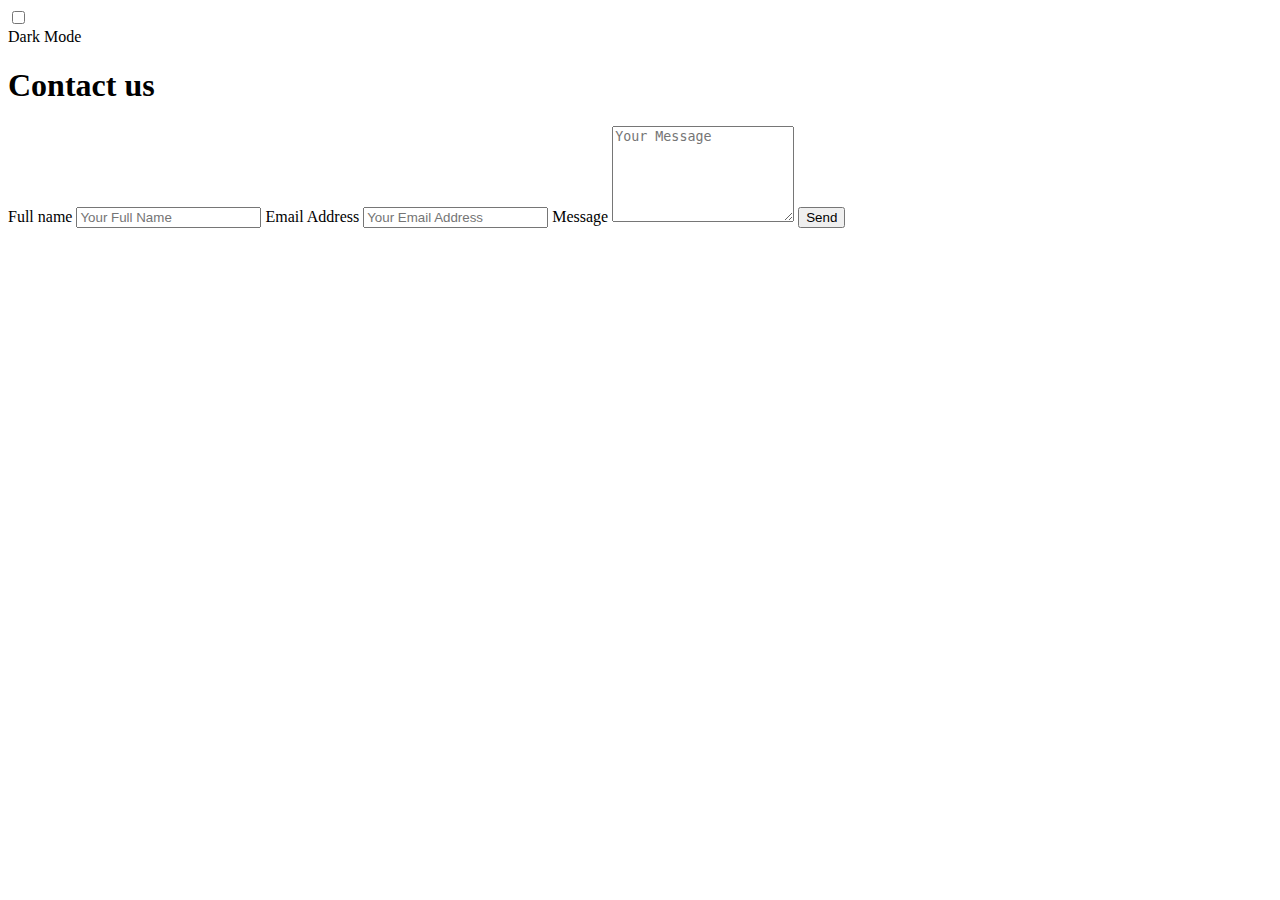
==== index.html @ d42cb953 "Rename contact.html to index.html" ====
<!DOCTYPE html>
<html lang="en">
<head>
    <meta charset="UTF-8" />
    <title>Contact Page</title>

    <link rel="stylesheet" href="style3.css">
    
	
</head>
    
<body>

<div class="contact-container">
  <div class="left-col">
  </div>
  <div class="right-col">
    <div class="theme-switch-wrapper">
    <label class="theme-switch" for="checkbox">
        <input type="checkbox" id="checkbox" />
        <div class="slider round"></div>
  </label>
  <div class="description">Dark Mode</div>
</div>
    
    <h1>Contact us</h1>
    
    <form id="contact-form" method="post">
      <label for="name">Full name</label>
  <input type="text" id="name" name="name" placeholder="Your Full Name" required>
      <label for="email">Email Address</label>
  <input type="email" id="email" name="email" placeholder="Your Email Address" required>
      <label for="message">Message</label>
  <textarea rows="6" placeholder="Your Message" id="message" name="message" required></textarea>
      <button type="submit" id="submit" name="submit">Send</button>
  
</form>
<div id="error"></div>
<div id="success-msg"></div>
  </div>
</div>
    <script  src="script2.js"></script>
    	</body>
</html>
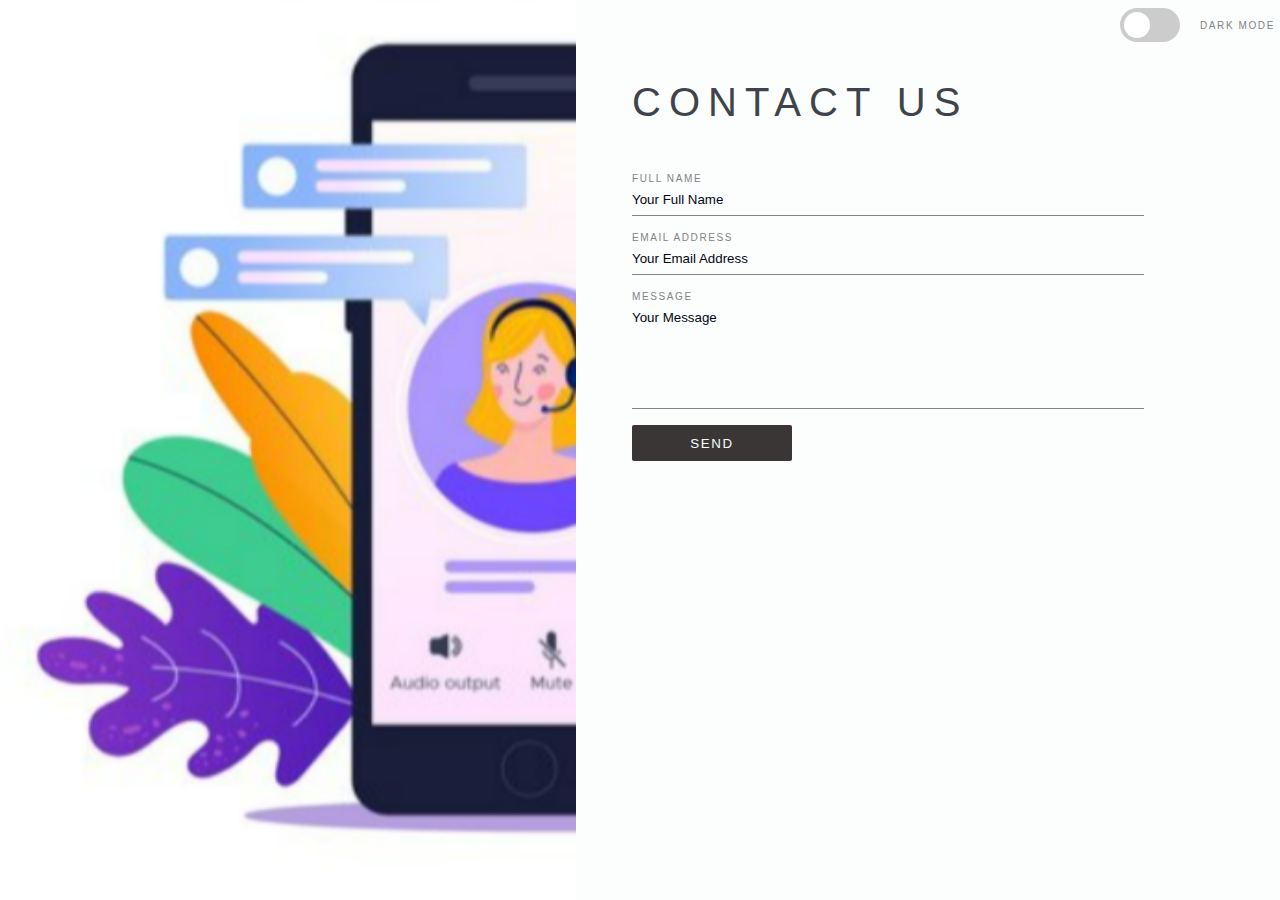
==== commit 6244f36c: "Update index.html" ====
--- a/index.html
+++ b/index.html
@@ -4,7 +4,7 @@
     <meta charset="UTF-8" />
     <title>Contact Page</title>
 
-    <link rel="stylesheet" href="style3.css">
+    <link rel="stylesheet" href="style.css">
     
 	
 </head>
@@ -39,6 +39,6 @@
 <div id="success-msg"></div>
   </div>
 </div>
-    <script  src="script2.js"></script>
+    <script  src="script.js"></script>
     	</body>
 </html>
--- a/style.css
+++ b/style.css
@@ -0,0 +1,262 @@
+:root {
+    --primary-color: #010712;
+    --secondary-color: #818386;
+    --bg-color: #FCFDFD;
+    --button-color: #3B3636;
+    --h1-color: #3F444C;
+  }
+  
+  [data-theme="dark"] {
+    --primary-color: #FCFDFD;
+    --secondary-color: #818386;
+    --bg-color: #010712;
+    --button-color: #818386;
+    --h1-color: #FCFDFD;
+  }
+  
+  * {
+    margin: 0;
+    box-sizing: border-box;
+    transition: all 0.3s ease-in-out;
+  }
+  
+  .contact-container {
+    display: flex;
+    width: 100vw;
+    height: 100vh;
+    background: var(--bg-color);
+  }
+  
+  .left-col {
+    width: 45vw;
+    height: 100%;
+    background-image: url("cont_us.png");
+    background-size: cover;
+    background-repeat: no-repeat;
+  }
+  
+  .right-col {
+    background: var(--bg-color);
+    width: 50vw;
+    height: 100vh;
+    padding: 5rem 3.5rem;
+  }
+  
+  h1, label, button, .description {
+    font-family: 'Jost', sans-serif;
+    font-weight: 400;
+    letter-spacing: 0.1rem;
+  }
+  
+  h1 {
+    color:var(--h1-color);
+    text-transform: uppercase;
+    font-size: 2.5rem;
+    letter-spacing: 0.5rem;
+    font-weight: 300;
+  }
+  
+  p {
+    color: var(--secondary-color);
+    font-size: 0.9rem;
+    letter-spacing: 0.01rem;
+    width: 40vw;
+    margin: 0.25rem 0;
+  }
+  
+  label, .description {
+    color: var(--secondary-color);
+    text-transform: uppercase;
+    font-size: 0.625rem;
+  }
+  
+  form {
+    width: 31.25rem;
+    position: relative;
+    margin-top: 2rem;
+    padding: 1rem 0;
+  }
+  
+  input, textarea, label {
+    width: 40vw;
+    display: block;
+  }
+  
+  p, placeholder, input, textarea {
+    font-family: 'Helvetica Neue', sans-serif;
+  }
+  
+  input::placeholder, textarea::placeholder {
+    color: var(--primary-color);
+  }
+  
+  input, textarea {
+    color: var(--primary-color);
+    font-weight: 500;
+    background: var(--bg-color);
+    border: none;
+    border-bottom: 1px solid var(--secondary-color);
+    padding: 0.5rem 0;
+    margin-bottom: 1rem;
+    outline: none;
+  }
+  
+  textarea {
+    resize: none;
+  }
+  
+  button {
+    text-transform: uppercase;
+    font-weight: 300;
+    background: var(--button-color);
+    color: var(--bg-color);
+    width: 10rem;
+    height: 2.25rem;
+    border: none;
+    border-radius: 2px;
+    outline: none;
+    cursor: pointer;
+  }
+  
+  input:hover, textarea:hover, button:hover {
+    opacity: 0.5;
+  }
+  
+  button:active {
+    opacity: 0.8;
+  }
+  
+  /* Toggle Switch */
+  
+  .theme-switch-wrapper {
+    display: flex;
+    align-items: center;
+    text-align: center;
+    width: 160px;
+    position: absolute;
+    top: 0.5rem;
+    right: 0;
+  }
+  
+  .description {
+      margin-left: 1.25rem;
+    }
+  
+  .theme-switch {
+    display: inline-block;
+    height: 34px;
+    position: relative;
+    width: 60px;
+  }
+  
+  .theme-switch input {
+    display:none;
+  }
+  
+  .slider {
+    background-color: #ccc;
+    bottom: 0;
+    cursor: pointer;
+    left: 0;
+    position: absolute;
+    right: 0;
+    top: 0;
+    transition: .4s;
+  }
+  
+  .slider:before {
+    background-color: #fff;
+    bottom: 0.25rem;
+    content: "";
+    width: 26px;
+    height: 26px;
+    left: 0.25rem;
+    position: absolute;
+    transition: .4s;
+  }
+  
+  input:checked + .slider {
+    background-color: var(--button-color);
+  }
+  
+  input:checked + .slider:before {
+    transform: translateX(26px);
+  }
+  
+  .slider.round {
+    border-radius: 34px;
+  }
+  
+  .slider.round:before {
+    border-radius: 50%;
+  }
+  
+  #error, #success-msg {
+    width: 40vw;
+    margin: 0.125rem 0;
+    font-size: 0.75rem;
+    text-transform: uppercase;
+    font-family: 'Jost';
+    color: var(--secondary-color);
+    }
+  }
+  
+    #success-msg {
+    transition-delay: 3s;
+    }
+  
+  @media only screen and (max-width: 950px) {
+    .logo {
+      width: 8rem;
+    }
+    h1 {
+      font-size: 1.75rem;
+    }
+    p {
+      font-size: 0.7rem;
+    }
+    input, textarea, button {
+      font-size: 0.65rem;
+    }
+    .description {
+      font-size: 0.3rem;
+      margin-left: 0.4rem;
+    }
+    button {
+      width: 7rem;
+    }
+    .theme-switch-wrapper {
+      width: 120px;
+    }
+    .theme-switch {
+    height: 28px;
+    width: 50px;
+  }
+  
+  .theme-switch input {
+    display:none;
+  }
+  
+  .slider:before {
+    background-color: #fff;
+    bottom: 0.25rem;
+    content: "";
+    width: 20px;
+    height: 20px;
+    left: 0.25rem;
+    position: absolute;
+    transition: .4s;
+  }
+    input:checked + .slider:before {
+    transform: translateX(16px);
+  }
+  
+  .slider.round {
+    border-radius: 15px;
+  }
+  
+  .slider.round:before {
+    border-radius: 50%;
+  }
+  
+  }
